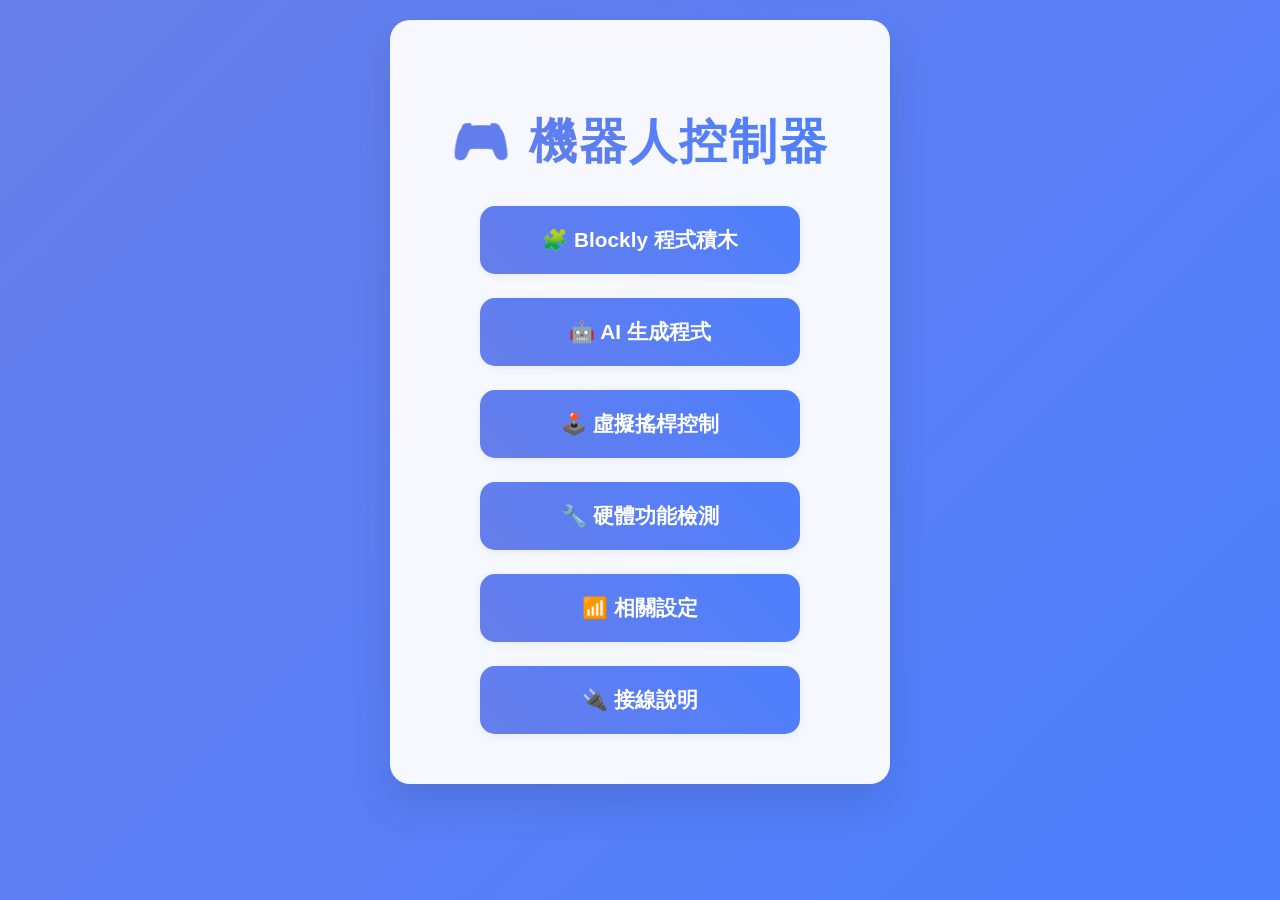
==== data/index.html @ b8c1ba44 "Initial public release ESP32 desktop test board firmware + mobile web UI (Blockly / joystick / AI / " ====
<!DOCTYPE html>
<html>

<head>
  <meta charset="UTF-8">
  <title>🎮 ESP32 機器人控制中心</title>
  <meta name="viewport" content="width=device-width, initial-scale=1.0, maximum-scale=1.0, user-scalable=no">
  <style>
    * {
      box-sizing: border-box;
    }

    html,
    body {
      height: 100%;
      margin: 0;
      padding: 0;
      overflow-x: hidden;
    }

    body {
      background: linear-gradient(135deg, #667eea 0%, #4d7fff 100%);
      background-attachment: fixed;
      font-family: 'Segoe UI', Tahoma, Geneva, Verdana, sans-serif;
      margin: 0;
      min-height: 100vh;
      display: flex;
      justify-content: center;
      align-items: flex-start;
      padding: 20px;
      position: relative;
    }

    .container {
      background: rgba(255, 255, 255, 0.95);
      padding: 40px 48px;
      border-radius: 20px;
      box-shadow: 0 20px 40px rgba(0, 0, 0, 0.1);
      backdrop-filter: blur(10px);
      text-align: center;
      min-width: 320px;
      max-width: min(95vw, 600px);
      width: 100%;
      margin: 0 auto;
      position: relative;
      transform-origin: center;
      transition: transform 0.2s ease-out;
    }

    .container:hover {
      transform: scale(1.02);
    }

    h2 {
      margin-bottom: 32px;
      background: linear-gradient(45deg, #667eea, #4d7fff);
      -webkit-background-clip: text;
      -webkit-text-fill-color: transparent;
      background-clip: text;
      letter-spacing: 2px;
      font-size: 2.5em;
      font-weight: 600;
    }

    .btn-group {
      display: flex;
      flex-direction: column;
      gap: 24px;
      margin-top: 24px;
      align-items: center;
    }

    .menu-btn {
      background: linear-gradient(45deg, #667eea, #4d7fff);
      color: #fff;
      border: none;
      border-radius: 15px;
      padding: 18px 36px;
      font-size: 1.2em;
      font-weight: 600;
      cursor: pointer;
      transition: background 0.2s, box-shadow 0.2s;
      box-shadow: 0 2px 8px rgba(60, 80, 180, 0.08);
      width: 100%;
      max-width: 320px;
      margin: 0 auto;
    }

    .menu-btn:hover {
      background: linear-gradient(45deg, #4d7fff, #667eea);
      box-shadow: 0 8px 25px rgba(0, 0, 0, 0.15);
      transform: translateY(-3px);
    }

    .menu-btn:active {
      transform: translateY(-1px);
    }

    /* 縮放適配 */
    @media (max-width: 600px) {
      body {
        padding: 10px;
      }

      .container {
        padding: 20px 5vw;
        min-width: unset;
        border-radius: 15px;
        max-width: 100%;
      }

      .container:hover {
        transform: scale(1.01);
      }

      h2 {
        font-size: 1.5em;
        margin-bottom: 20px;
      }

      .menu-btn {
        font-size: 1em;
        padding: 16px 20px;
        max-width: 100%;
      }

      .btn-group {
        gap: 16px;
      }
    }

    /* 超小螢幕優化 */
    @media (max-width: 360px) {
      body {
        padding: 5px;
      }

      .container {
        padding: 15px;
        border-radius: 10px;
      }

      h2 {
        font-size: 1.3em;
      }
    }

    /* 大螢幕優化 */
    @media (min-width: 1200px) {
      .container {
        max-width: 500px;
        padding: 50px 60px;
      }

      h2 {
        font-size: 3em;
      }

      .menu-btn {
        font-size: 1.3em;
        padding: 20px 40px;
      }
    }

    /* 強制移動設備樣式 */
    body.mobile-device {
      padding: 8px !important;
    }

    body.mobile-device .container {
      padding: 16px !important;
      max-width: 100% !important;
      min-width: unset !important;
      border-radius: 12px !important;
      transform: none !important;
    }

    body.mobile-device .container:hover {
      transform: none !important;
    }

    body.mobile-device h2 {
      font-size: 1.4em !important;
      margin-bottom: 16px !important;
    }

    body.mobile-device .menu-btn {
      font-size: 0.95em !important;
      padding: 14px 18px !important;
      max-width: 100% !important;
    }

    body.mobile-device .btn-group {
      gap: 12px !important;
    }
  </style>
  <script>
    // 強制移動設備檢測和佈局調整
    function detectMobileAndAdjust() {
      const isMobile = /Android|webOS|iPhone|iPad|iPod|BlackBerry|IEMobile|Opera Mini/i.test(navigator.userAgent) ||
        window.screen.width <= 768 ||
        window.innerWidth <= 768 ||
        ('ontouchstart' in window);

      if (isMobile) {
        if (document.body) {
          document.body.classList.add('mobile-device');
        }
        // 強制設置viewport
        const viewport = document.querySelector('meta[name=viewport]');
        if (viewport) {
          viewport.setAttribute('content', 'width=device-width, initial-scale=1.0, maximum-scale=1.0, user-scalable=no');
        }
      }
    }

    // 當 DOM 載入完成後執行
    document.addEventListener('DOMContentLoaded', detectMobileAndAdjust);

    // 當頁面完全載入後再次檢測（包含圖片等資源）
    window.addEventListener('load', detectMobileAndAdjust);
    window.addEventListener('resize', detectMobileAndAdjust);
  </script>
</head>

<body>
  <div class="container">
    <h2>🎮 機器人控制器</h2>
    <div class="btn-group">
      <button class="menu-btn" onclick="location.href='blockly.html'">🧩 Blockly 程式積木</button>
      <button class="menu-btn" onclick="location.href='ai.html'">🤖 AI 生成程式</button>
      <button class="menu-btn" onclick="location.href='joy.html'">🕹️ 虛擬搖桿控制</button>
      <button class="menu-btn" onclick="location.href='hardware_test.html'">🔧 硬體功能檢測</button>
      <button class="menu-btn" onclick="location.href='set.html'">📶 相關設定</button>
      <button class="menu-btn" onclick="location.href='wiring.html'">🔌 接線說明</button>
    </div>
  </div>
</body>

</html>
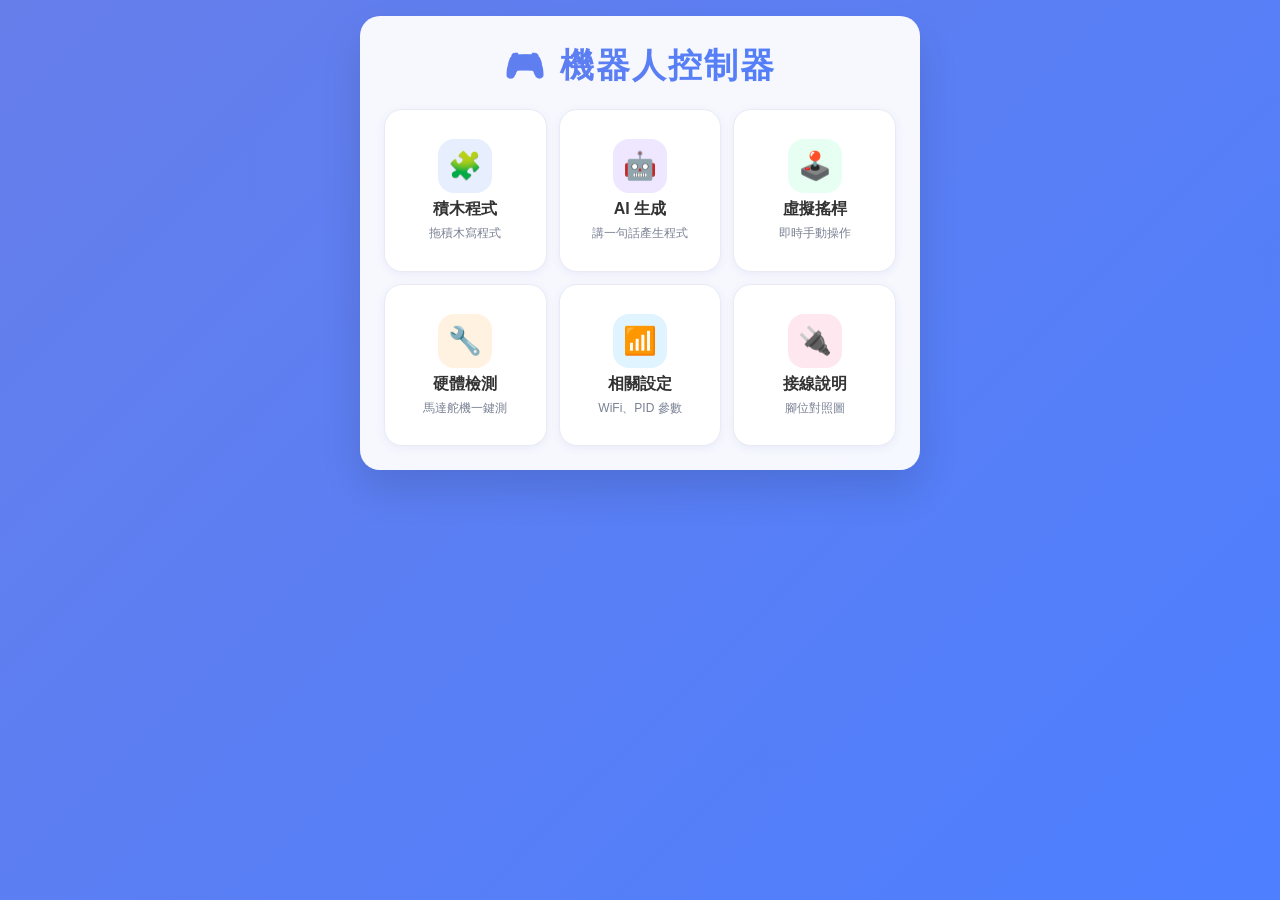
==== commit cf22efed: "feat(web): 首頁改成手機桌面那種方塊磁貼 六個入口原本是橫向長條按鈕，一顆佔滿整行，手機上要捲動才看得完，而且可點 範圍只有那一條。改成方塊（手機兩欄、平板與桌機三欄），整塊都可以點，最小邊" ====
--- a/data/index.html
+++ b/data/index.html
@@ -4,235 +4,206 @@
 <head>
   <meta charset="UTF-8">
   <title>🎮 ESP32 機器人控制中心</title>
-  <meta name="viewport" content="width=device-width, initial-scale=1.0, maximum-scale=1.0, user-scalable=no">
+  <!-- 不鎖縮放：這一頁沒有會被縮放弄壞的版面，鎖住只會讓看不清楚的人沒辦法放大 -->
+  <meta name="viewport" content="width=device-width, initial-scale=1.0">
   <style>
+    /* ========================================================================
+       首頁＝手機桌面：六個方塊磁貼，整塊都可以點。
+       原本是六顆橫向長條按鈕，一顆佔滿整行，手機上要捲動才看得完，
+       而且「可點的範圍」其實只有那一條。改成方塊之後，一眼看得到全部，
+       每個目標也大得多（最小邊約 140px，遠超過觸控目標 44px 的下限）。
+       ===================================================================== */
     * {
       box-sizing: border-box;
     }
 
     html,
     body {
-      height: 100%;
       margin: 0;
       padding: 0;
-      overflow-x: hidden;
+      min-height: 100%;
     }
 
     body {
       background: linear-gradient(135deg, #667eea 0%, #4d7fff 100%);
       background-attachment: fixed;
       font-family: 'Segoe UI', Tahoma, Geneva, Verdana, sans-serif;
-      margin: 0;
-      min-height: 100vh;
       display: flex;
       justify-content: center;
       align-items: flex-start;
-      padding: 20px;
-      position: relative;
+      padding: 16px;
+      /* iPhone 瀏海與底部手勢區 */
+      padding-top: calc(16px + env(safe-area-inset-top, 0px));
+      padding-bottom: calc(16px + env(safe-area-inset-bottom, 0px));
+      -webkit-tap-highlight-color: transparent;
     }
 
     .container {
       background: rgba(255, 255, 255, 0.95);
-      padding: 40px 48px;
+      padding: 24px;
       border-radius: 20px;
-      box-shadow: 0 20px 40px rgba(0, 0, 0, 0.1);
-      backdrop-filter: blur(10px);
+      box-shadow: 0 20px 40px rgba(0, 0, 0, 0.12);
       text-align: center;
-      min-width: 320px;
-      max-width: min(95vw, 600px);
       width: 100%;
-      margin: 0 auto;
-      position: relative;
-      transform-origin: center;
-      transition: transform 0.2s ease-out;
-    }
-
-    .container:hover {
-      transform: scale(1.02);
+      /* 三欄排滿就夠寬了，再寬只會讓磁貼之間離得很遠 */
+      max-width: 560px;
     }
 
     h2 {
-      margin-bottom: 32px;
+      margin: 4px 0 20px;
       background: linear-gradient(45deg, #667eea, #4d7fff);
       -webkit-background-clip: text;
+      background-clip: text;
       -webkit-text-fill-color: transparent;
-      background-clip: text;
       letter-spacing: 2px;
-      font-size: 2.5em;
+      font-size: 1.6em;
       font-weight: 600;
     }
 
-    .btn-group {
+    /* 手機（約 390px 寬）剛好兩欄；平板與桌機自動變三欄。
+       用 auto-fit + minmax 讓欄數跟著寬度走，不必用 JS 偵測裝置。 */
+    .tiles {
+      display: grid;
+      grid-template-columns: repeat(auto-fit, minmax(140px, 1fr));
+      gap: 12px;
+    }
+
+    .tile {
       display: flex;
       flex-direction: column;
-      gap: 24px;
-      margin-top: 24px;
       align-items: center;
-    }
-
-    .menu-btn {
-      background: linear-gradient(45deg, #667eea, #4d7fff);
-      color: #fff;
-      border: none;
-      border-radius: 15px;
-      padding: 18px 36px;
-      font-size: 1.2em;
+      justify-content: center;
+      gap: 6px;
+      /* 正方形比較像手機桌面；aspect-ratio 太舊的瀏覽器不支援，min-height 是後路 */
+      aspect-ratio: 1 / 1;
+      min-height: 130px;
+      padding: 10px;
+      border-radius: 18px;
+      background: #fff;
+      border: 1px solid #e8ebf5;
+      box-shadow: 0 2px 8px rgba(60, 80, 180, 0.08);
+      color: #333;
+      text-decoration: none;
+      transition: transform 0.12s ease-out, box-shadow 0.12s ease-out;
+    }
+
+    /* 按下去要有反應，手機上沒有 hover 可以依賴 */
+    .tile:active {
+      transform: scale(0.96);
+      box-shadow: 0 1px 4px rgba(60, 80, 180, 0.12);
+    }
+
+    @media (hover: hover) {
+      .tile:hover {
+        transform: translateY(-3px);
+        box-shadow: 0 10px 20px rgba(60, 80, 180, 0.18);
+      }
+    }
+
+    /* 圖示用各自的顏色，掃一眼就能分辨，不必真的讀完字 */
+    .tile-icon {
+      display: flex;
+      align-items: center;
+      justify-content: center;
+      width: 54px;
+      height: 54px;
+      border-radius: 16px;
+      background: var(--accent, #4d7fff);
+      font-size: 1.7em;
+      line-height: 1;
+    }
+
+    .tile-name {
+      font-size: 1em;
       font-weight: 600;
-      cursor: pointer;
-      transition: background 0.2s, box-shadow 0.2s;
-      box-shadow: 0 2px 8px rgba(60, 80, 180, 0.08);
-      width: 100%;
-      max-width: 320px;
-      margin: 0 auto;
-    }
-
-    .menu-btn:hover {
-      background: linear-gradient(45deg, #4d7fff, #667eea);
-      box-shadow: 0 8px 25px rgba(0, 0, 0, 0.15);
-      transform: translateY(-3px);
-    }
-
-    .menu-btn:active {
-      transform: translateY(-1px);
-    }
-
-    /* 縮放適配 */
-    @media (max-width: 600px) {
+    }
+
+    .tile-sub {
+      font-size: 0.75em;
+      color: #7a8194;
+      line-height: 1.3;
+    }
+
+    @media (max-width: 360px) {
       body {
         padding: 10px;
       }
 
       .container {
-        padding: 20px 5vw;
-        min-width: unset;
+        padding: 16px 12px;
+        border-radius: 14px;
+      }
+
+      /* 很窄的螢幕仍維持兩欄：一欄會變回「要捲動才看得完」的老問題 */
+      .tiles {
+        grid-template-columns: repeat(2, 1fr);
+        gap: 10px;
+      }
+
+      .tile {
+        min-height: 112px;
         border-radius: 15px;
-        max-width: 100%;
-      }
-
-      .container:hover {
-        transform: scale(1.01);
-      }
-
+      }
+
+      .tile-icon {
+        width: 46px;
+        height: 46px;
+        font-size: 1.5em;
+      }
+
+      .tile-name {
+        font-size: 0.9em;
+      }
+
+      .tile-sub {
+        display: none;      /* 擠不下時先捨棄說明，保留圖示與名稱 */
+      }
+    }
+
+    @media (min-width: 700px) {
       h2 {
-        font-size: 1.5em;
-        margin-bottom: 20px;
-      }
-
-      .menu-btn {
-        font-size: 1em;
-        padding: 16px 20px;
-        max-width: 100%;
-      }
-
-      .btn-group {
-        gap: 16px;
-      }
-    }
-
-    /* 超小螢幕優化 */
-    @media (max-width: 360px) {
-      body {
-        padding: 5px;
-      }
-
-      .container {
-        padding: 15px;
-        border-radius: 10px;
-      }
-
-      h2 {
-        font-size: 1.3em;
-      }
-    }
-
-    /* 大螢幕優化 */
-    @media (min-width: 1200px) {
-      .container {
-        max-width: 500px;
-        padding: 50px 60px;
-      }
-
-      h2 {
-        font-size: 3em;
-      }
-
-      .menu-btn {
-        font-size: 1.3em;
-        padding: 20px 40px;
-      }
-    }
-
-    /* 強制移動設備樣式 */
-    body.mobile-device {
-      padding: 8px !important;
-    }
-
-    body.mobile-device .container {
-      padding: 16px !important;
-      max-width: 100% !important;
-      min-width: unset !important;
-      border-radius: 12px !important;
-      transform: none !important;
-    }
-
-    body.mobile-device .container:hover {
-      transform: none !important;
-    }
-
-    body.mobile-device h2 {
-      font-size: 1.4em !important;
-      margin-bottom: 16px !important;
-    }
-
-    body.mobile-device .menu-btn {
-      font-size: 0.95em !important;
-      padding: 14px 18px !important;
-      max-width: 100% !important;
-    }
-
-    body.mobile-device .btn-group {
-      gap: 12px !important;
+        font-size: 2.1em;
+      }
     }
   </style>
-  <script>
-    // 強制移動設備檢測和佈局調整
-    function detectMobileAndAdjust() {
-      const isMobile = /Android|webOS|iPhone|iPad|iPod|BlackBerry|IEMobile|Opera Mini/i.test(navigator.userAgent) ||
-        window.screen.width <= 768 ||
-        window.innerWidth <= 768 ||
-        ('ontouchstart' in window);
-
-      if (isMobile) {
-        if (document.body) {
-          document.body.classList.add('mobile-device');
-        }
-        // 強制設置viewport
-        const viewport = document.querySelector('meta[name=viewport]');
-        if (viewport) {
-          viewport.setAttribute('content', 'width=device-width, initial-scale=1.0, maximum-scale=1.0, user-scalable=no');
-        }
-      }
-    }
-
-    // 當 DOM 載入完成後執行
-    document.addEventListener('DOMContentLoaded', detectMobileAndAdjust);
-
-    // 當頁面完全載入後再次檢測（包含圖片等資源）
-    window.addEventListener('load', detectMobileAndAdjust);
-    window.addEventListener('resize', detectMobileAndAdjust);
-  </script>
 </head>
 
 <body>
   <div class="container">
     <h2>🎮 機器人控制器</h2>
-    <div class="btn-group">
-      <button class="menu-btn" onclick="location.href='blockly.html'">🧩 Blockly 程式積木</button>
-      <button class="menu-btn" onclick="location.href='ai.html'">🤖 AI 生成程式</button>
-      <button class="menu-btn" onclick="location.href='joy.html'">🕹️ 虛擬搖桿控制</button>
-      <button class="menu-btn" onclick="location.href='hardware_test.html'">🔧 硬體功能檢測</button>
-      <button class="menu-btn" onclick="location.href='set.html'">📶 相關設定</button>
-      <button class="menu-btn" onclick="location.href='wiring.html'">🔌 接線說明</button>
+    <!-- 用 <a> 而不是 button + location.href：整塊都是連結、可長按另開分頁，
+         而且沒有 JavaScript 也能用。 -->
+    <div class="tiles">
+      <a class="tile" href="blockly.html">
+        <span class="tile-icon" style="--accent:#e7efff">🧩</span>
+        <span class="tile-name">積木程式</span>
+        <span class="tile-sub">拖積木寫程式</span>
+      </a>
+      <a class="tile" href="ai.html">
+        <span class="tile-icon" style="--accent:#efe7ff">🤖</span>
+        <span class="tile-name">AI 生成</span>
+        <span class="tile-sub">講一句話產生程式</span>
+      </a>
+      <a class="tile" href="joy.html">
+        <span class="tile-icon" style="--accent:#e7fff2">🕹️</span>
+        <span class="tile-name">虛擬搖桿</span>
+        <span class="tile-sub">即時手動操作</span>
+      </a>
+      <a class="tile" href="hardware_test.html">
+        <span class="tile-icon" style="--accent:#fff2e0">🔧</span>
+        <span class="tile-name">硬體檢測</span>
+        <span class="tile-sub">馬達舵機一鍵測</span>
+      </a>
+      <a class="tile" href="set.html">
+        <span class="tile-icon" style="--accent:#e0f4ff">📶</span>
+        <span class="tile-name">相關設定</span>
+        <span class="tile-sub">WiFi、PID 參數</span>
+      </a>
+      <a class="tile" href="wiring.html">
+        <span class="tile-icon" style="--accent:#ffe7ef">🔌</span>
+        <span class="tile-name">接線說明</span>
+        <span class="tile-sub">腳位對照圖</span>
+      </a>
     </div>
   </div>
 </body>
